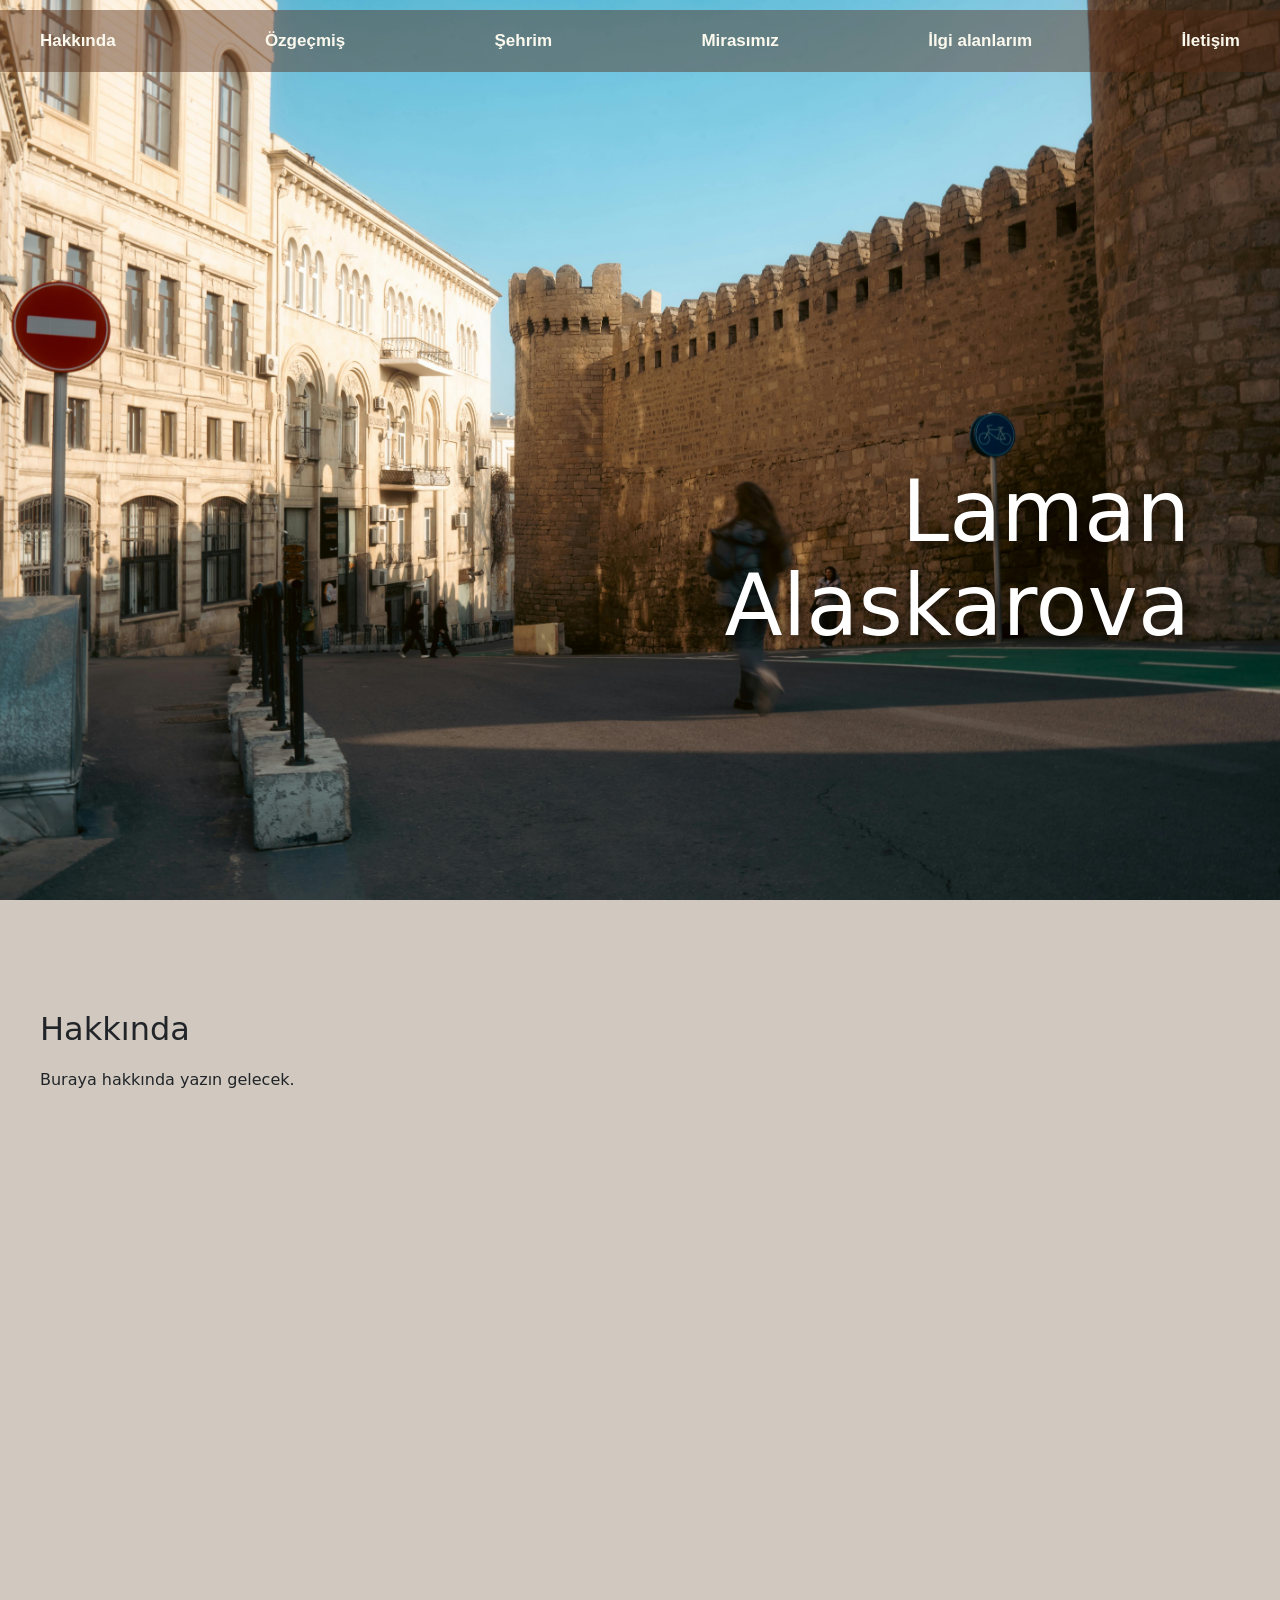
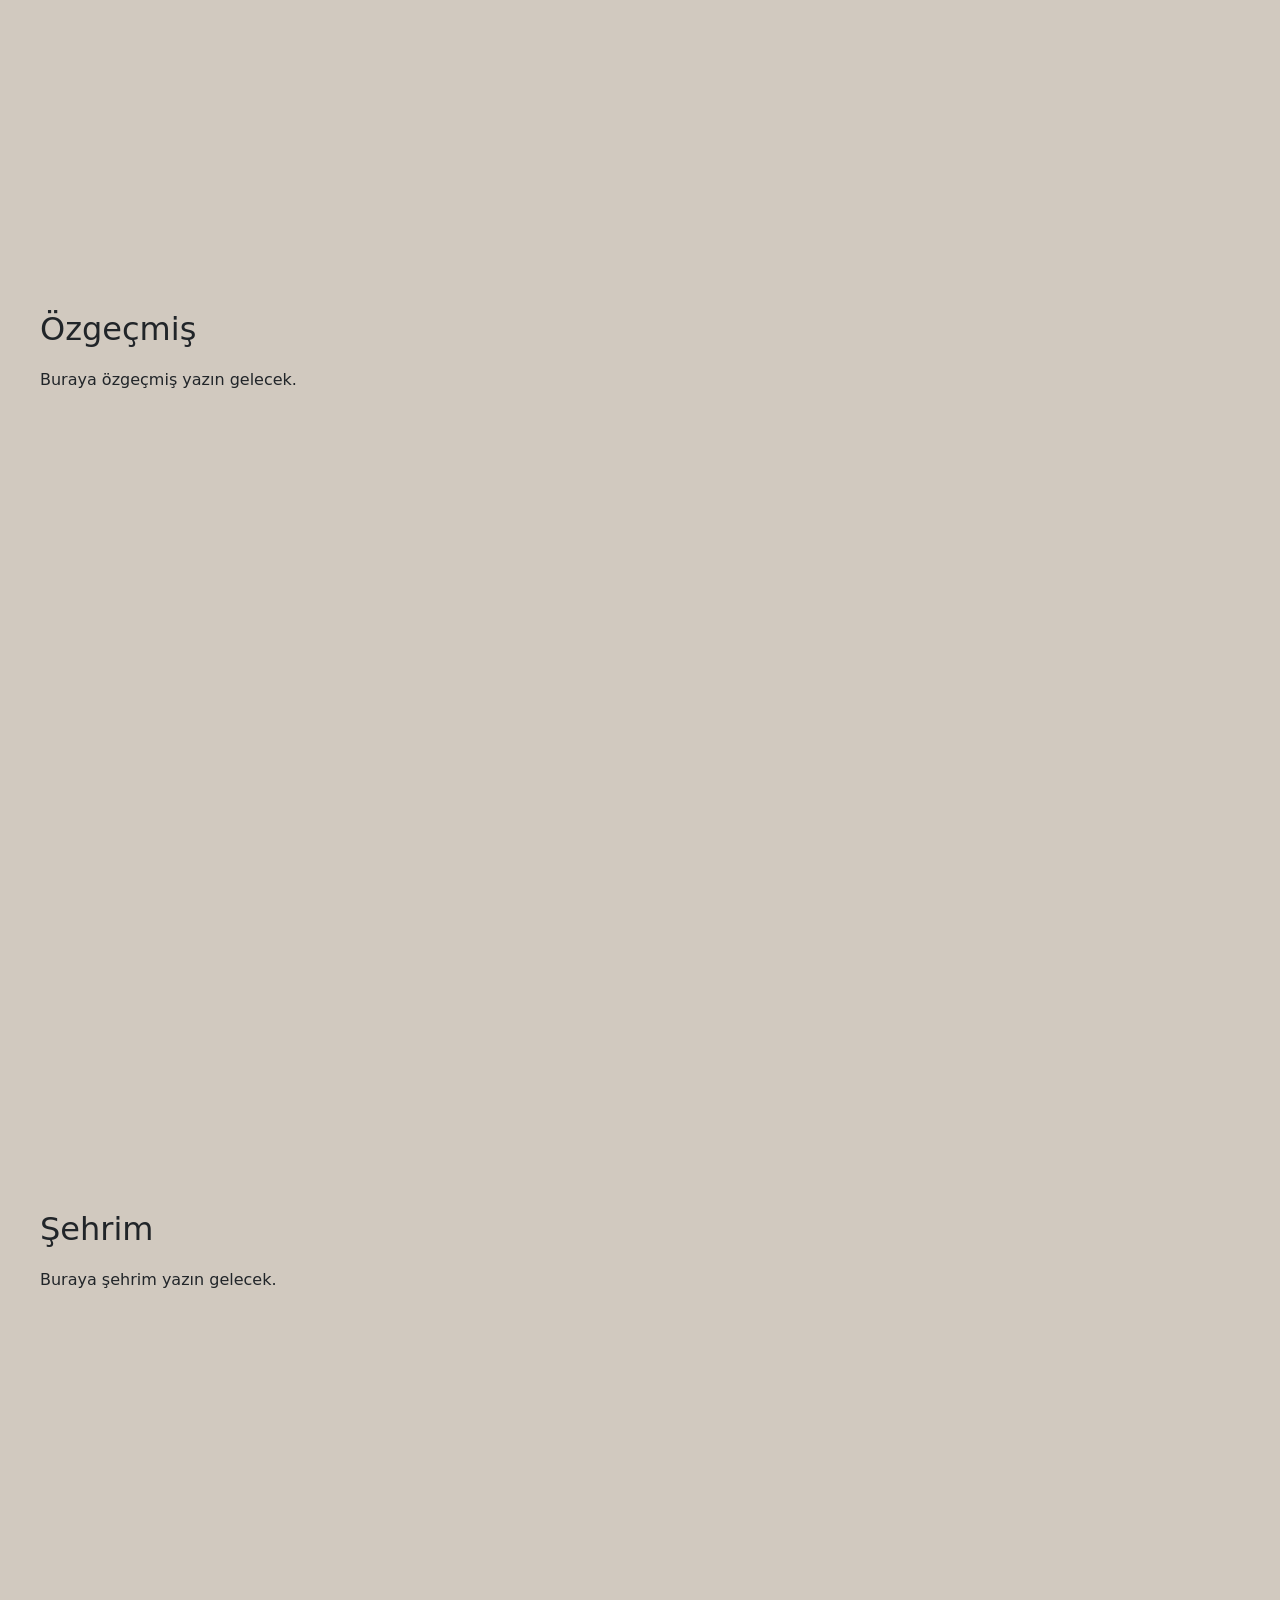
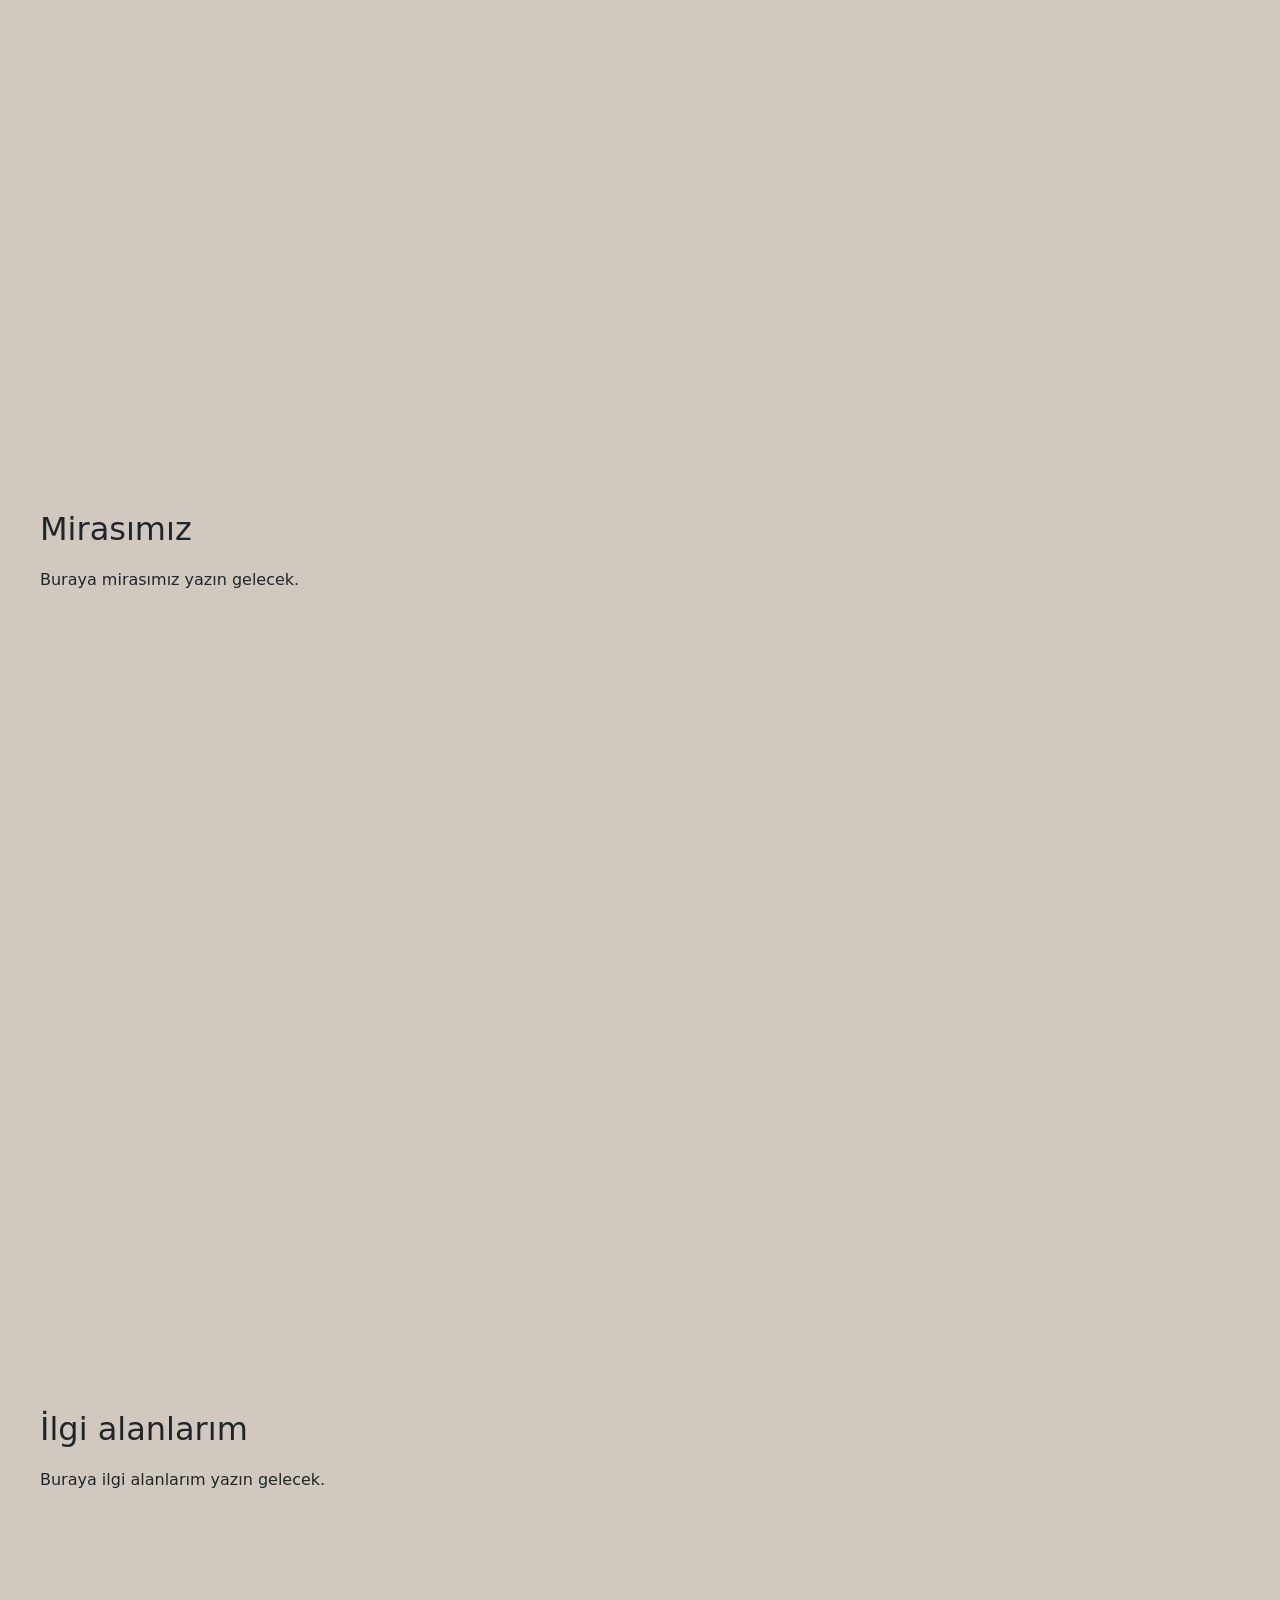
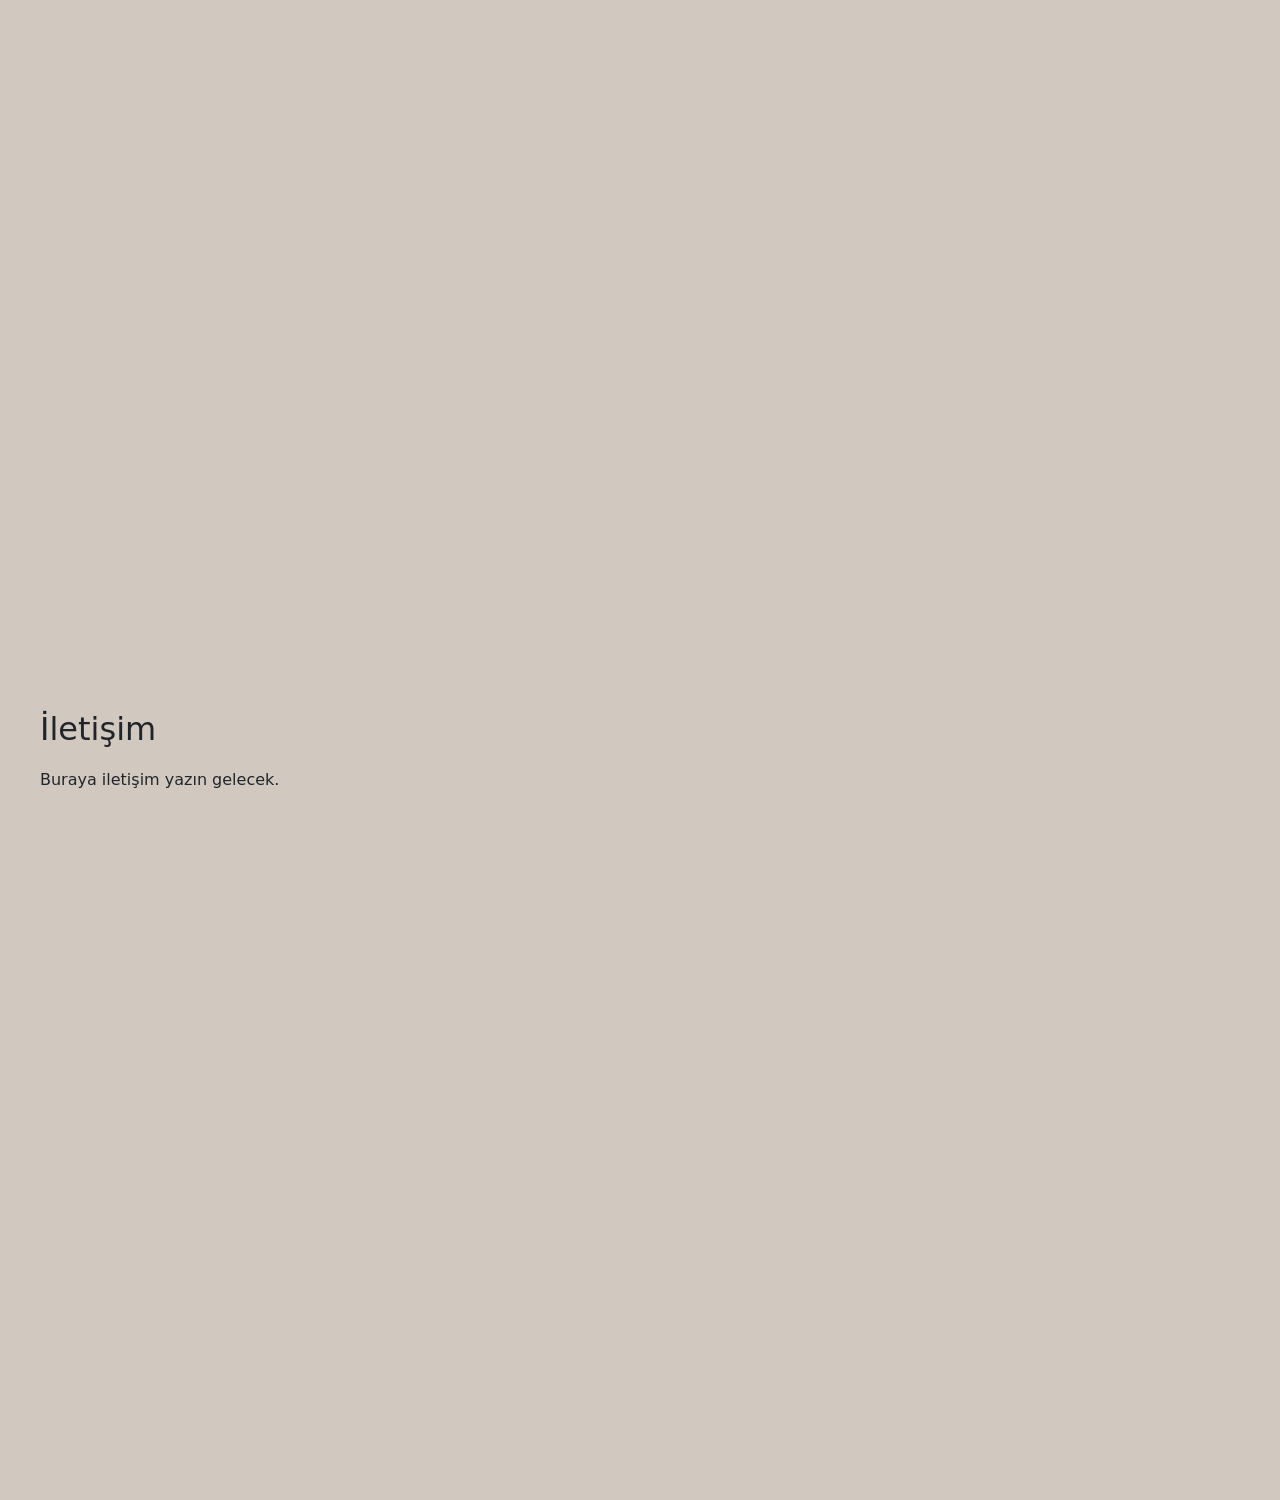
==== index.html @ 621db3fd "projenin baslangici" ====
<!DOCTYPE html>
<html lang="tr">
<head>
    <meta charset="UTF-8">
    <meta name="viewport" content="width=device-width, initial-scale=1.0">
    <title>Leman</title>

    <link href="https://cdn.jsdelivr.net/npm/bootstrap@5.3.0/dist/css/bootstrap.min.css" rel="stylesheet">
    <link rel="stylesheet" href="style.css">
</head>
<body>

    <nav class="navbar navbar-expand-lg navbar-dark fixed-top custom-navbar">
        <div class="container-fluid">

            <button class="navbar-toggler ms-auto" type="button" data-bs-toggle="collapse" data-bs-target="#navbarNav">
                <span class="navbar-toggler-icon"></span>
            </button>

            <div class="collapse navbar-collapse" id="navbarNav">
                <ul class="navbar-nav w-100 justify-content-between text-center">
                    <li class="nav-item">
                        <a class="nav-link" href="#hakkinda">Hakkında</a>
                    </li>
                    <li class="nav-item">
                        <a class="nav-link" href="#ozgecmis">Özgeçmiş</a>
                    </li>
                    <li class="nav-item">
                        <a class="nav-link" href="#sehrim">Şehrim</a>
                    </li>
                    <li class="nav-item">
                        <a class="nav-link" href="#mirasimiz">Mirasımız</a>
                    </li>
                    <li class="nav-item">
                        <a class="nav-link" href="#ilgi">İlgi alanlarım</a>
                    </li>
                    <li class="nav-item">
                        <a class="nav-link" href="#iletisim">İletişim</a>
                    </li>
                </ul>
            </div>

        </div>
    </nav>

    <section id="anasayfa" class="hero">
        <div class="hero-text">
            <h1>Laman</h1>
            <h1>Alaskarova</h1>
        </div>
    </section>

    <section id="hakkinda" class="content-section">
        <h2>Hakkında</h2>
        <p>Buraya hakkında yazın gelecek.</p>
    </section>

    <section id="ozgecmis" class="content-section">
        <h2>Özgeçmiş</h2>
        <p>Buraya özgeçmiş yazın gelecek.</p>
    </section>

    <section id="sehrim" class="content-section">
        <h2>Şehrim</h2>
        <p>Buraya şehrim yazın gelecek.</p>
    </section>

    <section id="mirasimiz" class="content-section">
        <h2>Mirasımız</h2>
        <p>Buraya mirasımız yazın gelecek.</p>
    </section>

    <section id="ilgi" class="content-section">
        <h2>İlgi alanlarım</h2>
        <p>Buraya ilgi alanlarım yazın gelecek.</p>
    </section>

    <section id="iletisim" class="content-section">
        <h2>İletişim</h2>
        <p>Buraya iletişim yazın gelecek.</p>
    </section>

    <script src="https://cdn.jsdelivr.net/npm/bootstrap@5.3.0/dist/js/bootstrap.bundle.min.js"></script>
</body>
</html>
---- style.css ----
html {
    scroll-behavior: smooth;
}

body {
    margin: 0;
    padding: 0;
    background-color: #d1c9bf;
}

.custom-navbar {
    background-color: rgba(86, 46, 23, 0.45);
    margin: 10px 0;
    padding: 10px 20px;
}

.custom-navbar .nav-link {
    color: #fbf9ee;
    font-family: Arial, Helvetica, sans-serif;
    font-size: 17px;
    font-weight: 600;
}

.custom-navbar .nav-link:hover {
    color: #f2d7a1;
}

.hero {
    position: relative;
    height: 100vh;
    background-image: url("img/homepage.jpg");
    background-size: cover;
    background-position: center;
    background-repeat: no-repeat;
}

.hero-text {
    position: absolute;
    right: 90px;
    top: 62%;
    transform: translateY(-50%);
    text-align: right;
    color: white;
}

.hero-text h1 {
    margin: 0;
    font-size: 85px;
    line-height: 1.1;
    text-shadow: 2px 2px 12px rgba(0, 0, 0, 0.6);
}

.content-section {
    min-height: 100vh;
    padding: 110px 40px 40px 40px;
}

.content-section h2 {
    margin-bottom: 20px;
}

/* Tablet */
@media (max-width: 992px) {
    .custom-navbar {
        padding: 10px 15px;
    }

    .navbar-nav {
        padding-top: 15px;
        gap: 10px;
    }

    .hero-text {
        right: 50px;
        top: 58%;
    }

    .hero-text h1 {
        font-size: 58px;
    }
}

/* Telefon */
@media (max-width: 576px) {
    .custom-navbar {
        margin: 0;
    }

    .hero {
        background-position: center;
    }

    .hero-text {
        right: 20px;
        left: 20px;
        top: 60%;
        transform: translateY(-50%);
        text-align: center;
    }

    .hero-text h1 {
        font-size: 38px;
    }

    .content-section {
        padding: 90px 20px 30px 20px;
    }

    .custom-navbar .nav-link {
        font-size: 16px;
    }
}
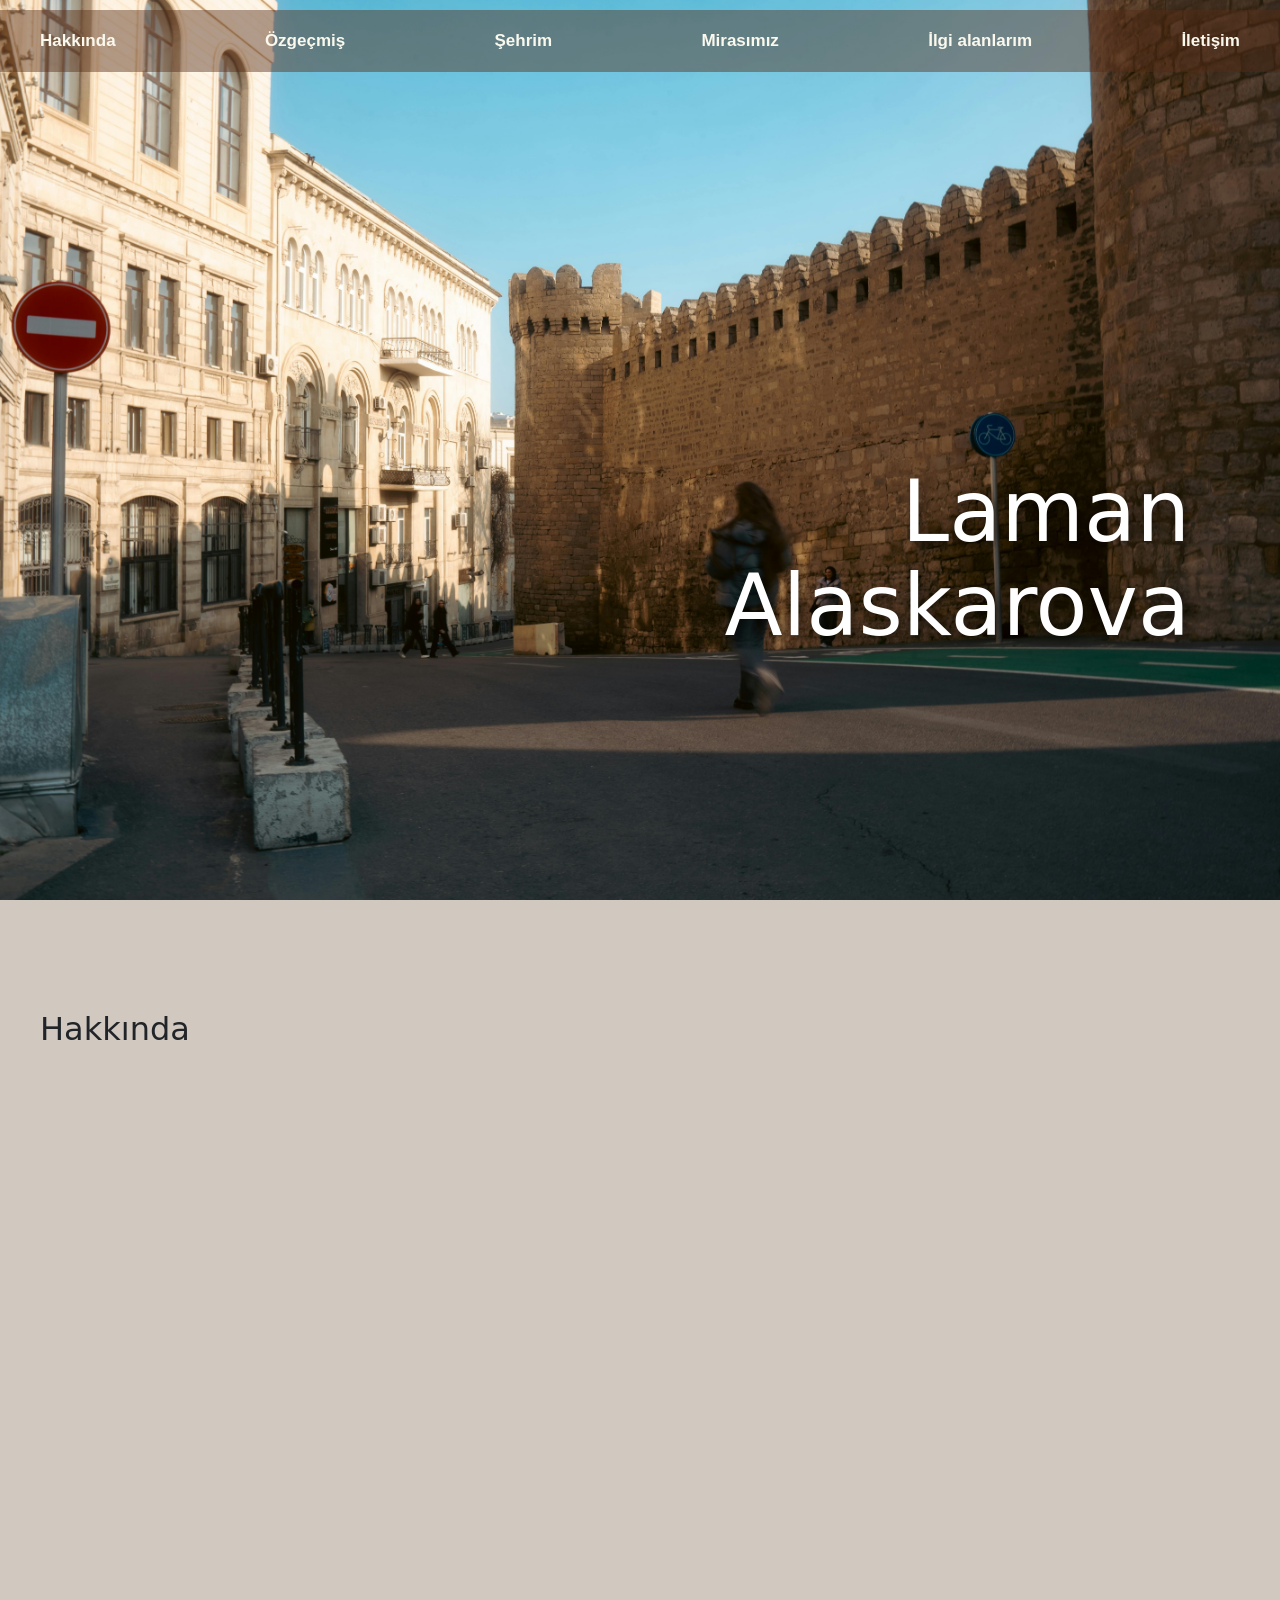
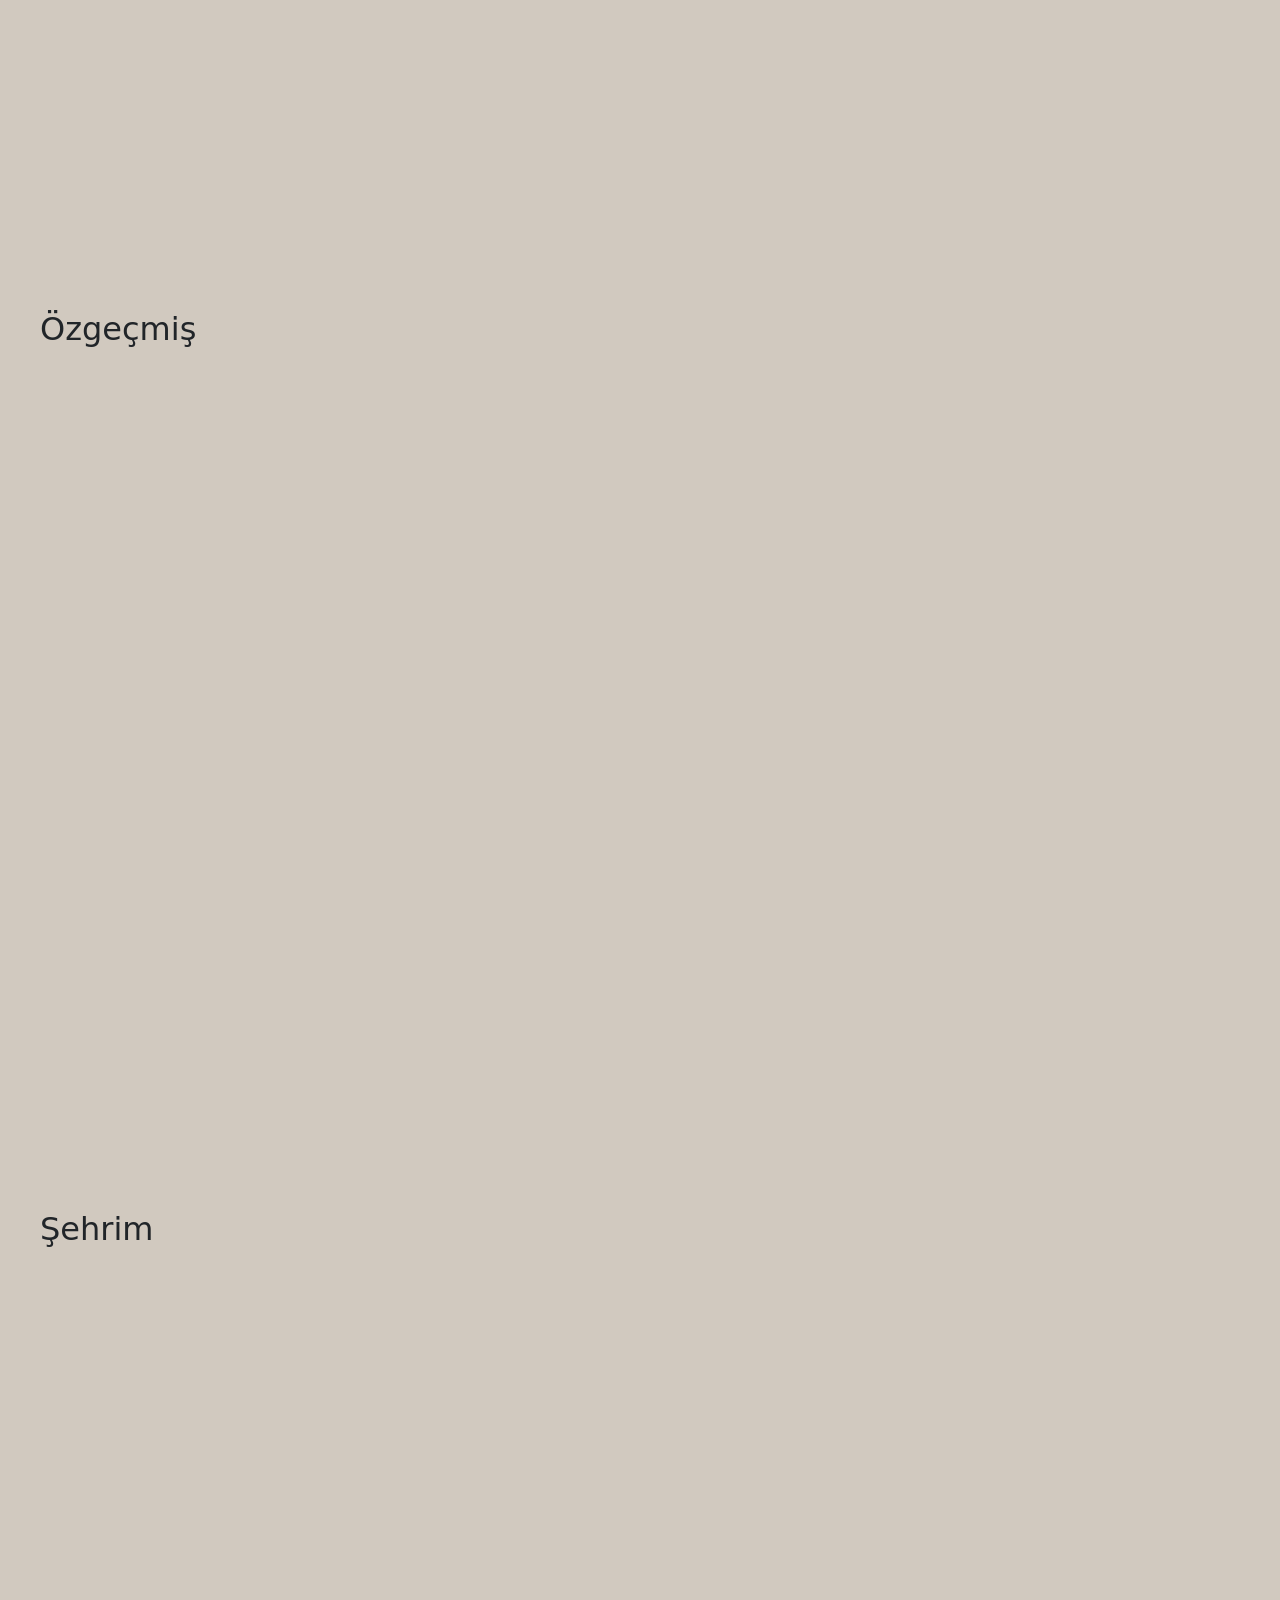
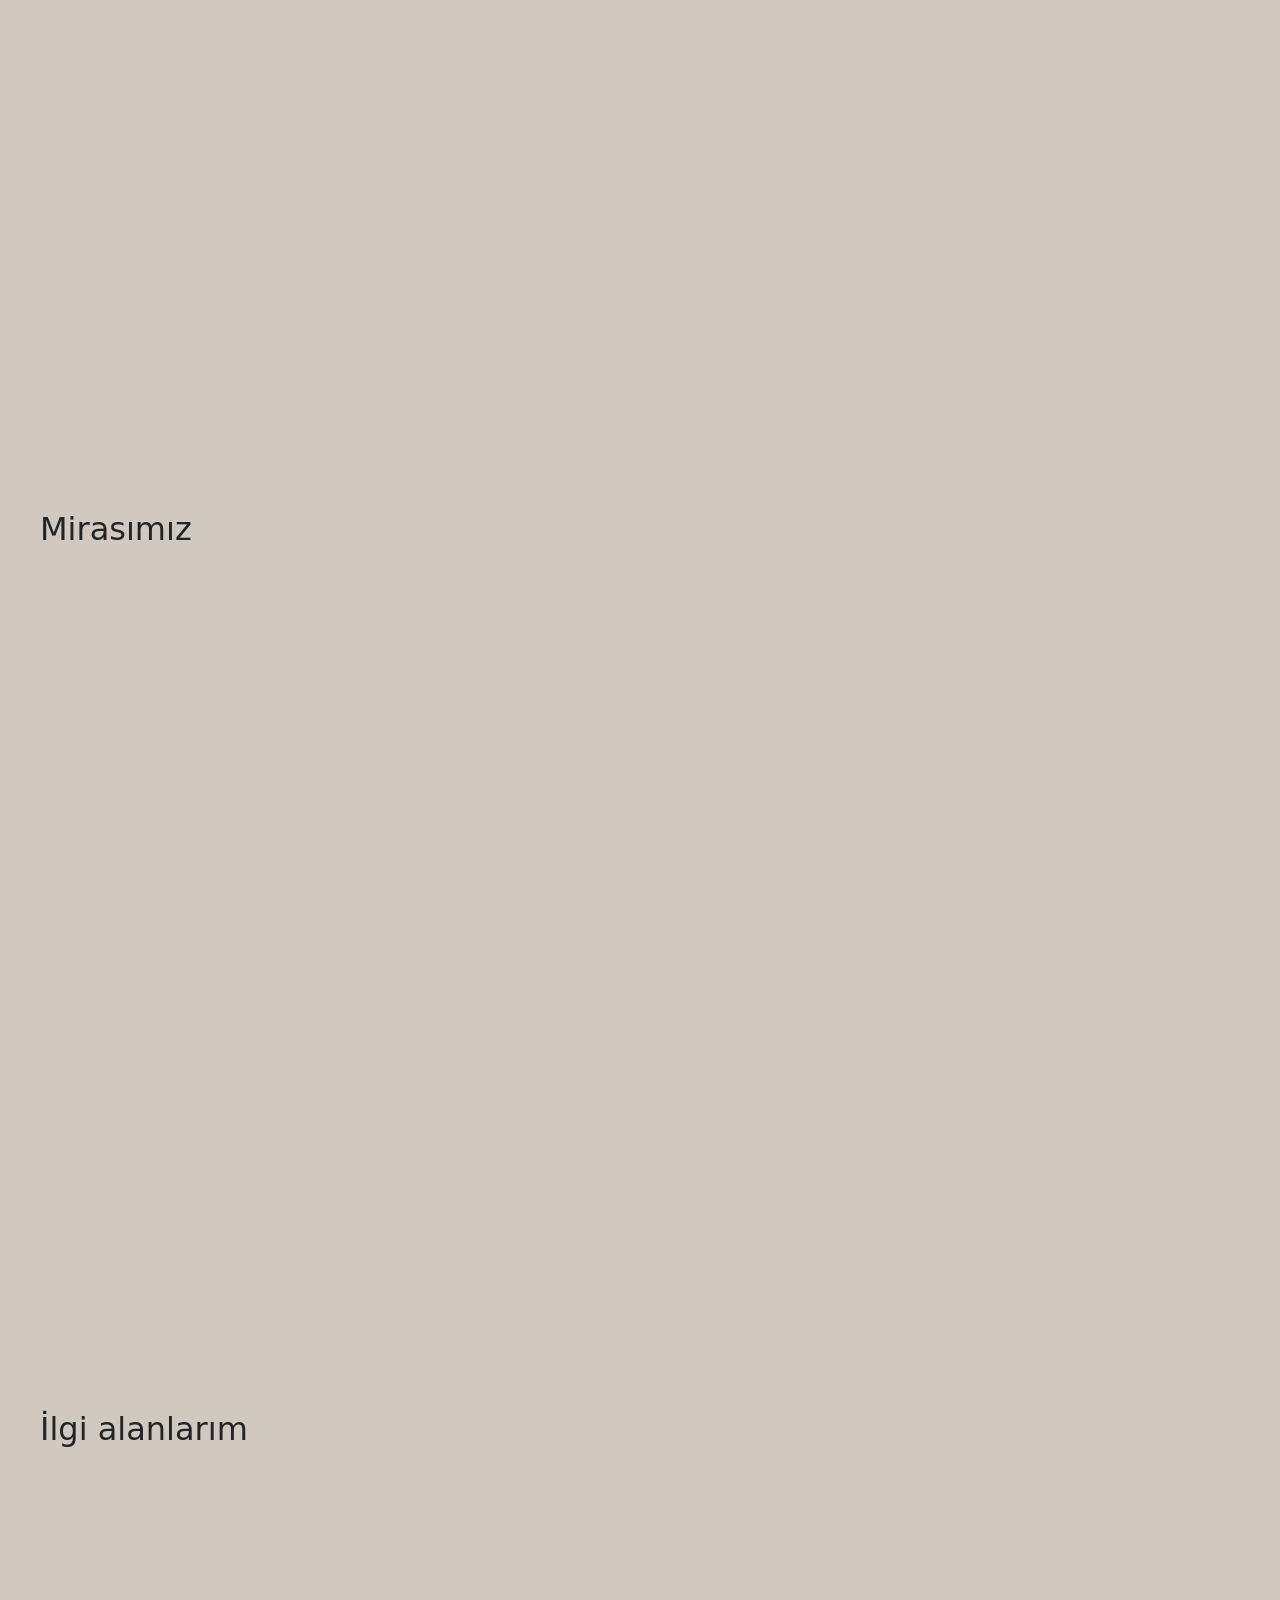
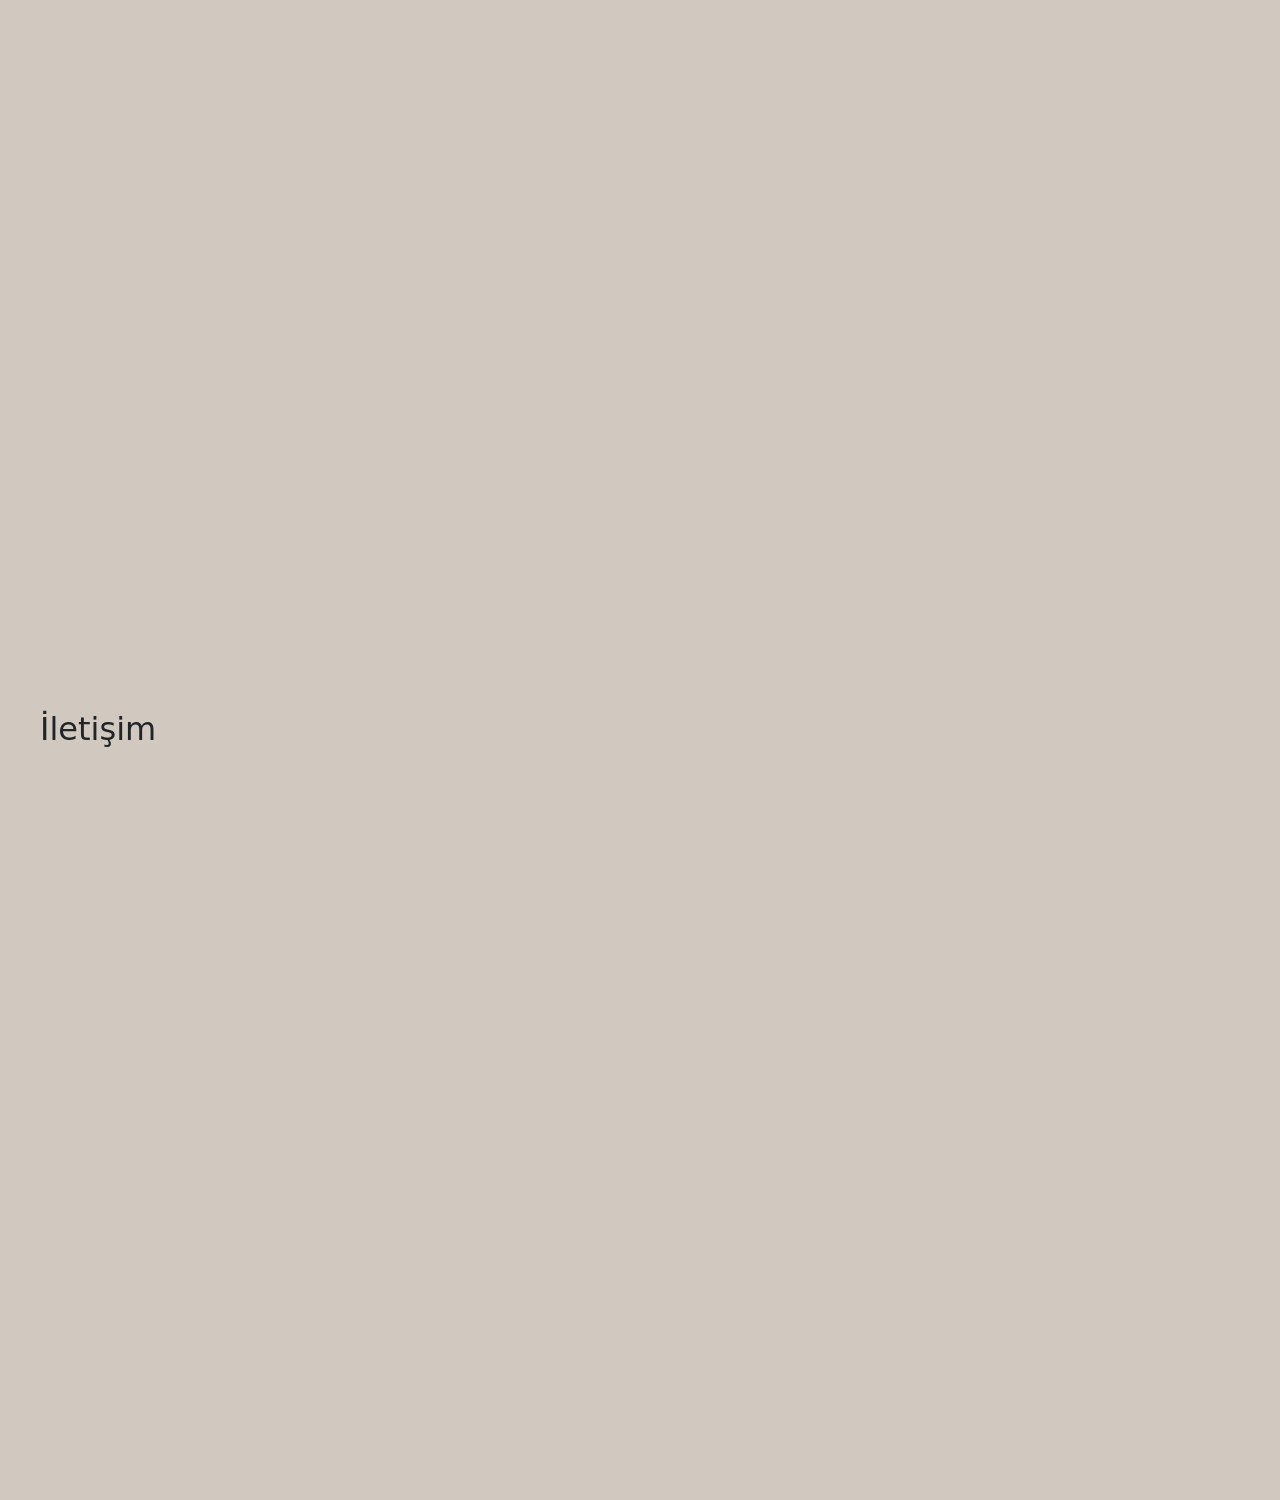
==== commit 5f6eb62b: "Update index.html" ====
--- a/index.html
+++ b/index.html
@@ -52,32 +52,26 @@
 
     <section id="hakkinda" class="content-section">
         <h2>Hakkında</h2>
-        <p>Buraya hakkında yazın gelecek.</p>
     </section>
 
     <section id="ozgecmis" class="content-section">
         <h2>Özgeçmiş</h2>
-        <p>Buraya özgeçmiş yazın gelecek.</p>
     </section>
 
     <section id="sehrim" class="content-section">
         <h2>Şehrim</h2>
-        <p>Buraya şehrim yazın gelecek.</p>
     </section>
 
     <section id="mirasimiz" class="content-section">
         <h2>Mirasımız</h2>
-        <p>Buraya mirasımız yazın gelecek.</p>
     </section>
 
     <section id="ilgi" class="content-section">
         <h2>İlgi alanlarım</h2>
-        <p>Buraya ilgi alanlarım yazın gelecek.</p>
     </section>
 
     <section id="iletisim" class="content-section">
         <h2>İletişim</h2>
-        <p>Buraya iletişim yazın gelecek.</p>
     </section>
 
     <script src="https://cdn.jsdelivr.net/npm/bootstrap@5.3.0/dist/js/bootstrap.bundle.min.js"></script>
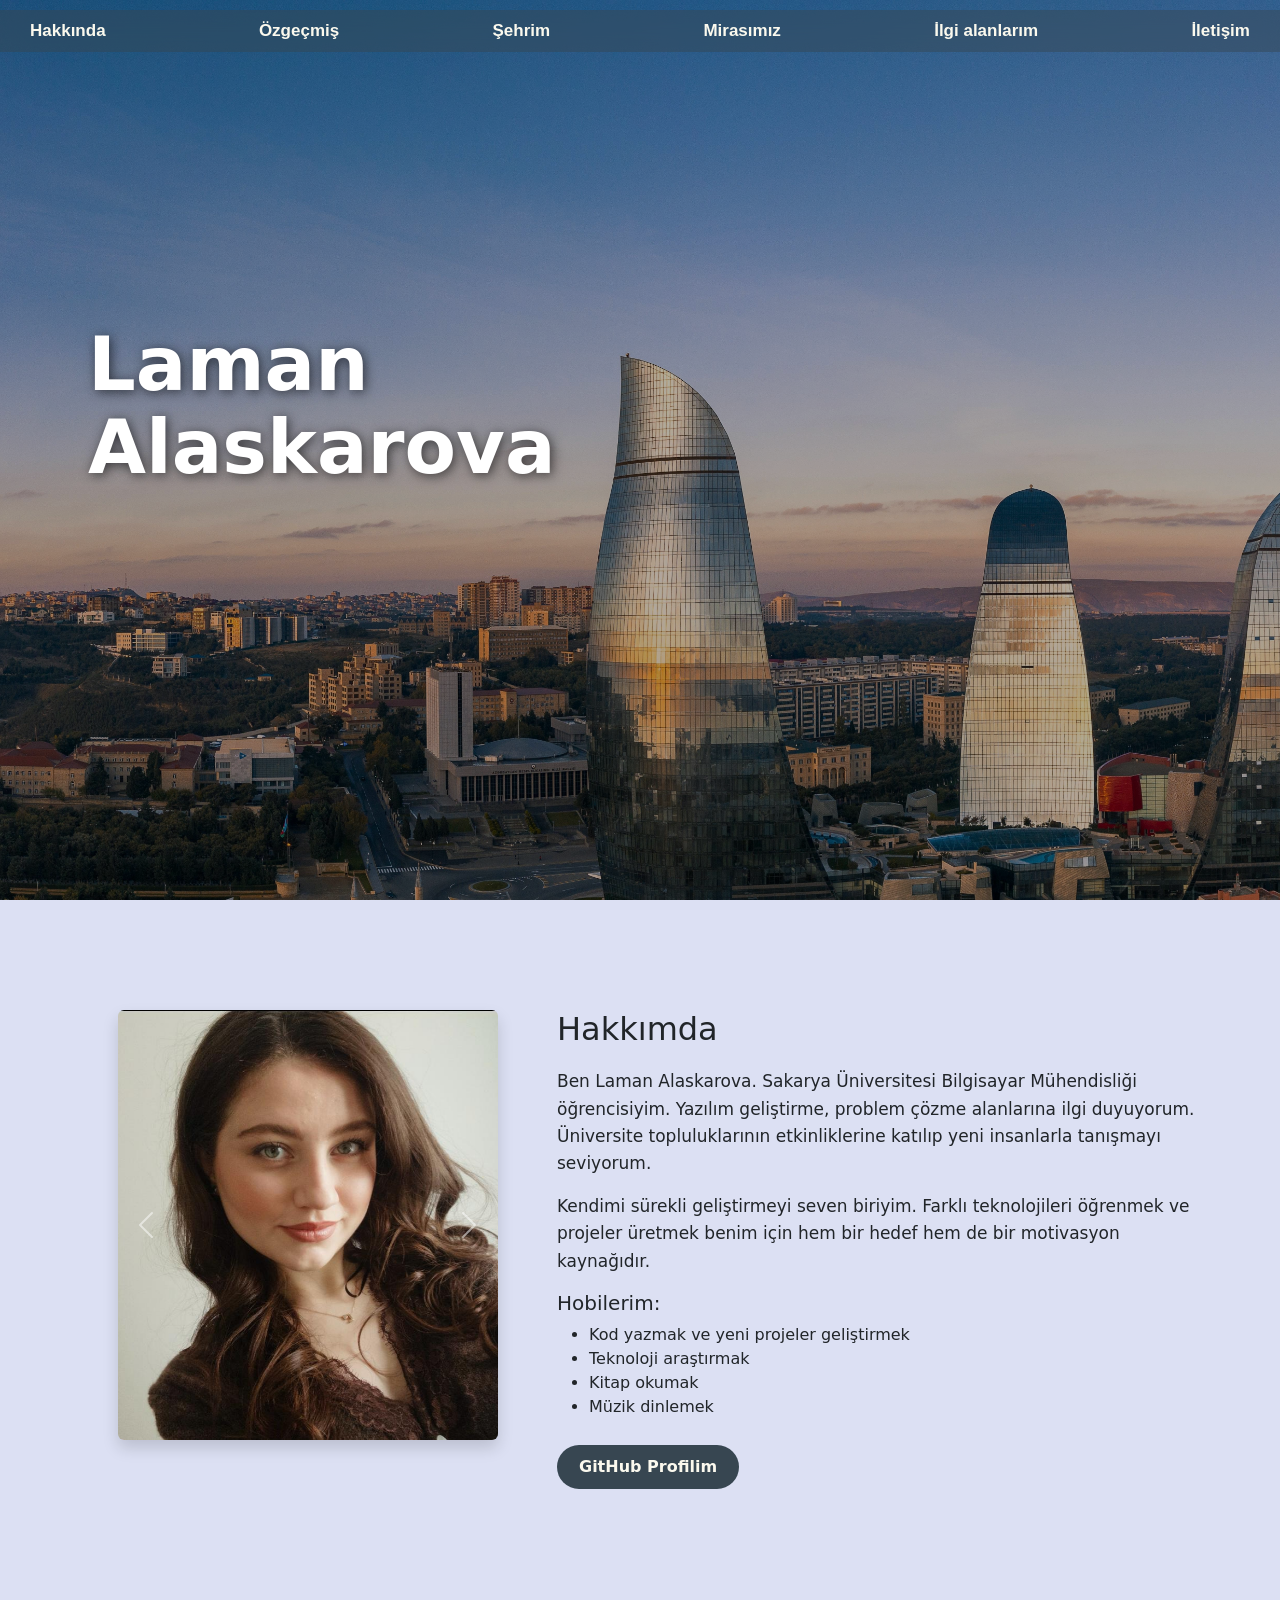
==== commit 8ff08b61: "hakkinda section ve slider eklendi, tasarim duzenlendi" ====
--- a/index.html
+++ b/index.html
@@ -13,7 +13,7 @@
     <nav class="navbar navbar-expand-lg navbar-dark fixed-top custom-navbar">
         <div class="container-fluid">
 
-            <button class="navbar-toggler ms-auto" type="button" data-bs-toggle="collapse" data-bs-target="#navbarNav">
+            <button class="navbar-toggler " type="button" data-bs-toggle="collapse" data-bs-target="#navbarNav">
                 <span class="navbar-toggler-icon"></span>
             </button>
 
@@ -50,29 +50,84 @@
         </div>
     </section>
 
-    <section id="hakkinda" class="content-section">
-        <h2>Hakkında</h2>
-    </section>
 
-    <section id="ozgecmis" class="content-section">
-        <h2>Özgeçmiş</h2>
-    </section>
 
-    <section id="sehrim" class="content-section">
-        <h2>Şehrim</h2>
-    </section>
 
-    <section id="mirasimiz" class="content-section">
-        <h2>Mirasımız</h2>
-    </section>
+ <section id="hakkinda" class="content-section">
+    <div class="container">
 
-    <section id="ilgi" class="content-section">
-        <h2>İlgi alanlarım</h2>
-    </section>
+        <div class="row align-items-start">
 
-    <section id="iletisim" class="content-section">
-        <h2>İletişim</h2>
-    </section>
+            <div class="col-md-5 mb-4">
+
+                <div id="hakkindaSlider" class="carousel slide" data-bs-ride="carousel">
+                    <div class="carousel-inner rounded shadow">
+
+                        <div class="carousel-item active">
+                            <img src="img/selfie.jpeg" class="d-block w-100">
+                        </div>
+
+                        <div class="carousel-item">
+                            <img src="img/etkinlik1.webp" class="d-block w-100">
+                        </div>
+
+                        <div class="carousel-item">
+                            <img src="img/etkinlik2.jpeg" class="d-block w-100">
+                        </div>
+                        <div class="carousel-item ">
+                            <img src="img/etkinlik3.jpeg" class="d-block w-100">
+                        </div>
+
+                        <div class="carousel-item">
+                            <img src="img/etkinlik4.jpeg" class="d-block w-100">
+                        </div>
+
+                        <div class="carousel-item">
+                            <img src="img/etkinlik5.jpeg" class="d-block w-100">
+                        </div>
+
+                    </div>
+
+                    <button class="carousel-control-prev" type="button" data-bs-target="#hakkindaSlider" data-bs-slide="prev">
+                        <span class="carousel-control-prev-icon"></span>
+                    </button>
+
+                    <button class="carousel-control-next" type="button" data-bs-target="#hakkindaSlider" data-bs-slide="next">
+                        <span class="carousel-control-next-icon"></span>
+                    </button>
+                </div>
+
+            </div>
+
+            <div class="col-md-7">
+                <h2>Hakkımda</h2>
+
+                <p>
+                    Ben Laman Alaskarova. Sakarya Üniversitesi Bilgisayar Mühendisliği öğrencisiyim.
+                    Yazılım geliştirme, problem çözme alanlarına ilgi duyuyorum. Üniversite topluluklarının etkinliklerine katılıp yeni insanlarla tanışmayı seviyorum.
+                </p>
+
+                <p>
+                    Kendimi sürekli geliştirmeyi seven biriyim. Farklı teknolojileri öğrenmek ve projeler üretmek benim için hem bir hedef hem de bir motivasyon kaynağıdır.
+                </p>
+
+                <h5>Hobilerim:</h5>
+                <ul>
+                    <li>Kod yazmak ve yeni projeler geliştirmek</li>
+                    <li>Teknoloji araştırmak</li>
+                    <li>Kitap okumak</li>
+                    <li>Müzik dinlemek</li>
+                </ul>
+                
+                <a class="github-btn" href="https://github.com/Lemanbl" target="_blank">GitHub Profilim</a>
+                
+            </div>
+
+        </div>
+
+    </div>
+</section>   
+
 
     <script src="https://cdn.jsdelivr.net/npm/bootstrap@5.3.0/dist/js/bootstrap.bundle.min.js"></script>
 </body>
--- a/style.css
+++ b/style.css
@@ -1,17 +1,17 @@
 html {
     scroll-behavior: smooth;
 }
-
 body {
     margin: 0;
     padding: 0;
-    background-color: #d1c9bf;
+    background-color: #dce0f3;
 }
-
 .custom-navbar {
-    background-color: rgba(86, 46, 23, 0.45);
+    backdrop-filter: blur(10px);
+    background-color: rgba(0,0,0,0.4);
+    background-color: rgba(55, 70, 81, 0.46);
     margin: 10px 0;
-    padding: 10px 20px;
+    padding: 0px 10px;
 }
 
 .custom-navbar .nav-link {
@@ -22,7 +22,8 @@
 }
 
 .custom-navbar .nav-link:hover {
-    color: #f2d7a1;
+    color: #292b45;
+    transition: 0.3s;
 }
 
 .hero {
@@ -34,18 +35,27 @@
     background-repeat: no-repeat;
 }
 
+.hero::before {
+    content: "";
+    position: absolute;
+    inset: 0;
+    background: rgba(0,0,0,0.3);
+}
+
 .hero-text {
     position: absolute;
-    right: 90px;
-    top: 62%;
+    z-index: 1;
+    left: 88px;
+    top: 45%;
     transform: translateY(-50%);
-    text-align: right;
+    text-align: left;
     color: white;
-}
+    }
 
 .hero-text h1 {
     margin: 0;
-    font-size: 85px;
+    font-weight: 700;
+    font-size: 75px;
     line-height: 1.1;
     text-shadow: 2px 2px 12px rgba(0, 0, 0, 0.6);
 }
@@ -58,20 +68,20 @@
 .content-section h2 {
     margin-bottom: 20px;
 }
-
-/* Tablet */
-@media (max-width: 992px) {
-    .custom-navbar {
-        padding: 10px 15px;
+@media (max-width: 576px) {
+    .navbar-nav {
+        gap: 10px;
+        padding-top: 10px;
     }
 
-    .navbar-nav {
-        padding-top: 15px;
-        gap: 10px;
+    .custom-navbar {
+        margin: 0;
+        padding: 10px;
     }
-
+}
+@media (max-width: 992px) {
     .hero-text {
-        right: 50px;
+        left: 50px;
         top: 58%;
     }
 
@@ -80,33 +90,41 @@
     }
 }
 
-/* Telefon */
-@media (max-width: 576px) {
-    .custom-navbar {
-        margin: 0;
-    }
+#hakkinda p {
+    font-size: 17px;
+    line-height: 1.6;
+}
+#hakkindaSlider {
+    max-width: 380px;
+    margin: 0 auto;
+}
 
-    .hero {
-        background-position: center;
-    }
+#hakkindaSlider .carousel-inner {
+    height: 430px;
+    border-radius: 12px;
+}
 
-    .hero-text {
-        right: 20px;
-        left: 20px;
-        top: 60%;
-        transform: translateY(-50%);
-        text-align: center;
-    }
+#hakkindaSlider img {
+    width: 100%;
+    height: 430px;
+    object-fit: cover;
+    object-position: center;
+}
+.github-btn {
+    display: inline-block;
+    margin: 10px 0 20px 0;
+    padding: 10px 22px;
+    background-color: #374651;
+    color: #fbf9ee;
+    text-decoration: none;
+    border-radius: 25px;
+    font-weight: 600;
+    transition: 0.3s;
+}
 
-    .hero-text h1 {
-        font-size: 38px;
-    }
-
-    .content-section {
-        padding: 90px 20px 30px 20px;
-    }
-
-    .custom-navbar .nav-link {
-        font-size: 16px;
-    }
+.github-btn:hover {
+    background-color: #292b45;
+    color: white;
+    transform: translateY(-2px);
+    box-shadow: 0 6px 15px rgba(0,0,0,0.2);
 }
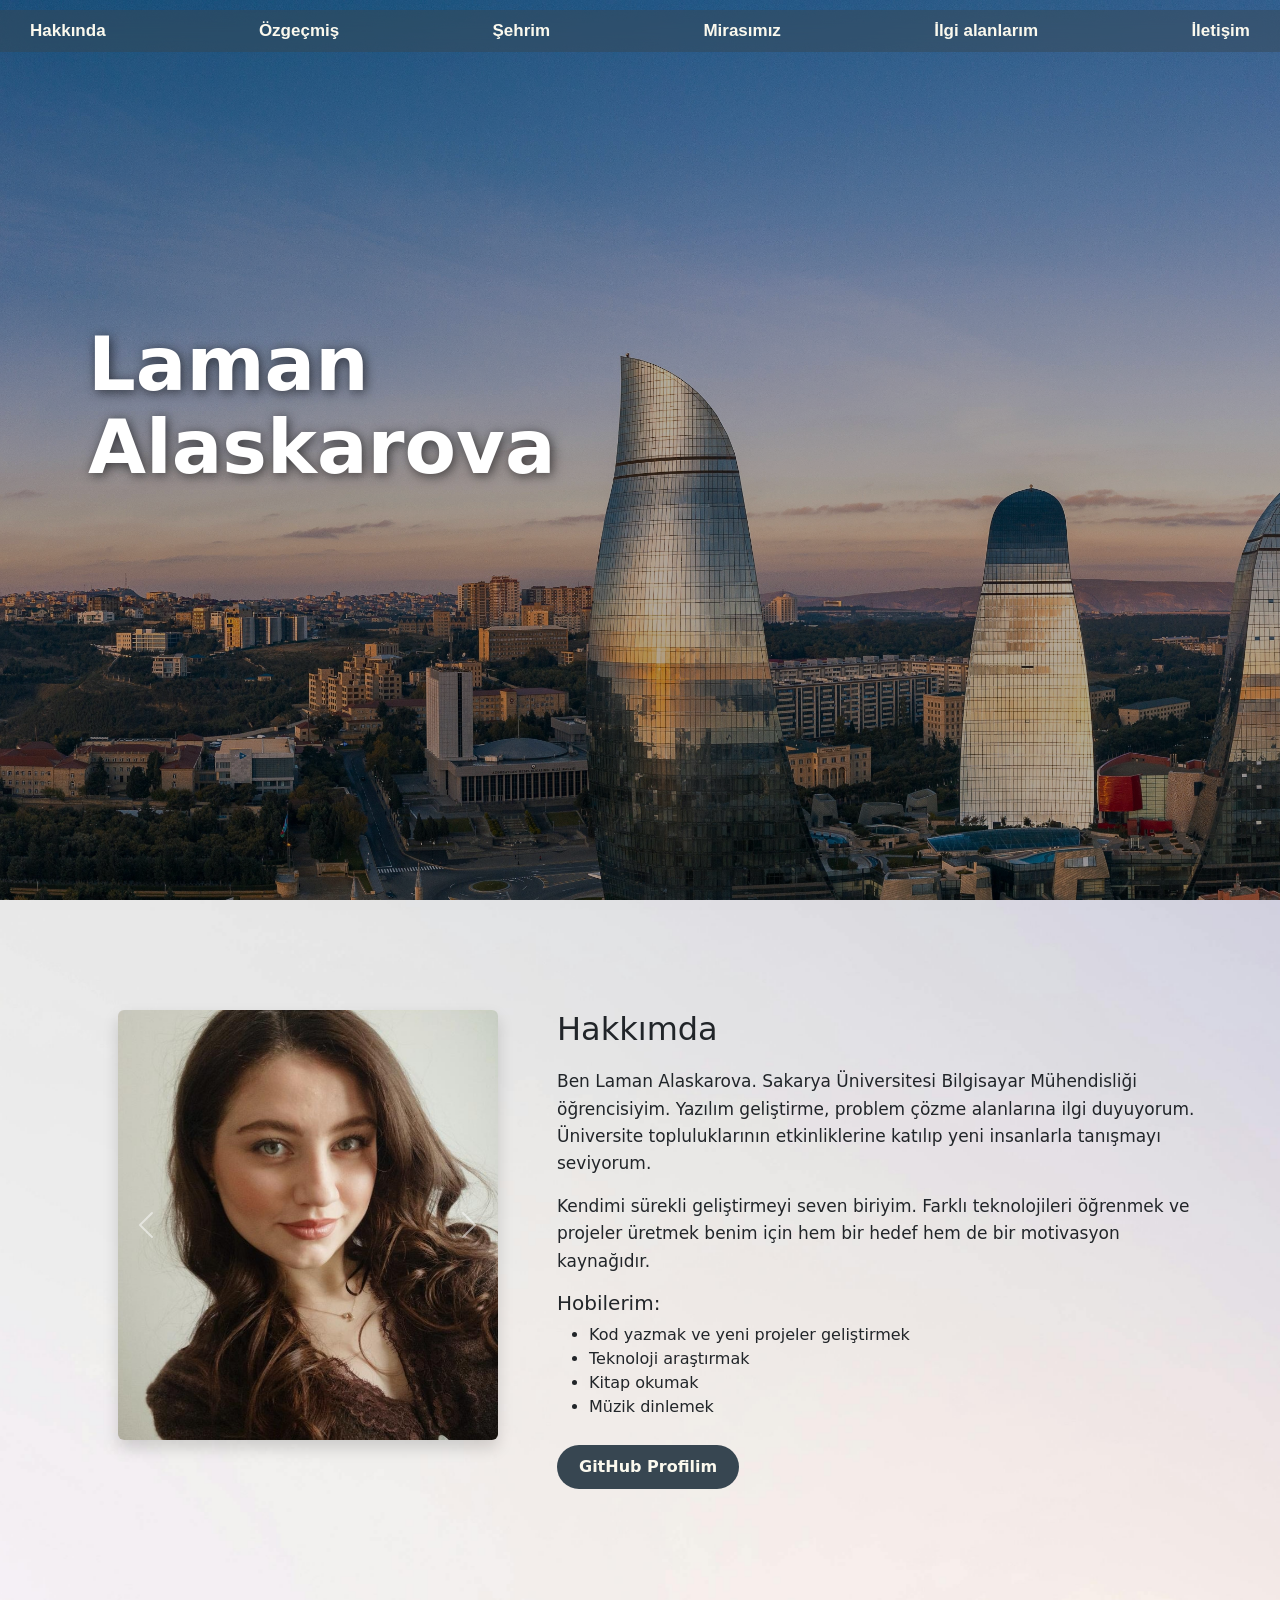
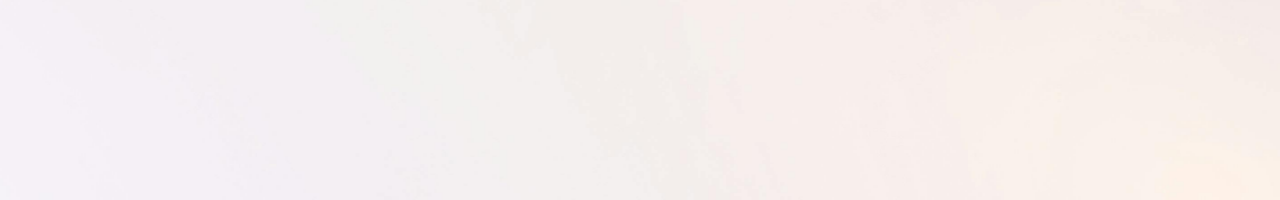
==== commit 490f2a4c: "Mirasimiz sayfasi eklendi" ====
--- a/index.html
+++ b/index.html
@@ -23,13 +23,13 @@
                         <a class="nav-link" href="#hakkinda">Hakkında</a>
                     </li>
                     <li class="nav-item">
-                        <a class="nav-link" href="#ozgecmis">Özgeçmiş</a>
+                        <a class="nav-link" href="ozgecmis.html">Özgeçmiş</a>
                     </li>
                     <li class="nav-item">
-                        <a class="nav-link" href="#sehrim">Şehrim</a>
+                        <a class="nav-link" href="sehrim.html">Şehrim</a>
                     </li>
                     <li class="nav-item">
-                        <a class="nav-link" href="#mirasimiz">Mirasımız</a>
+                        <a class="nav-link" href="mirasimiz.html">Mirasımız</a>
                     </li>
                     <li class="nav-item">
                         <a class="nav-link" href="#ilgi">İlgi alanlarım</a>
--- a/style.css
+++ b/style.css
@@ -4,7 +4,10 @@
 body {
     margin: 0;
     padding: 0;
-    background-color: #dce0f3;
+    background-image: url("img/bg.jpg");
+    background-size: cover;
+    background-position: center;
+    background-repeat: no-repeat;
 }
 .custom-navbar {
     backdrop-filter: blur(10px);
@@ -127,4 +130,207 @@
     color: white;
     transform: translateY(-2px);
     box-shadow: 0 6px 15px rgba(0,0,0,0.2);
+}
+.cv-page-content {
+    padding: 50px;
+    min-height: 100vh;
+}
+
+.cv-info {
+    max-width: 900px;
+    margin: 0 auto 60px;
+}
+
+.cv-info h1 {
+    font-size: 42px;
+    font-weight: 700;
+}
+
+.cv-info h2 {
+    margin-top: 25px;
+    font-size: 28px;
+}
+
+.cv-info p,
+.cv-info li {
+    font-size: 17px;
+    line-height: 1.6;
+}
+
+.cv-images {
+    display: flex;
+    justify-content: center;
+    gap: 55px;
+    align-items: center;
+}
+
+.cv-images img {
+    width: 310px;
+    height: 220px;
+    object-fit: cover;
+}
+.img-modal {
+    display: none;
+    position: fixed;
+    z-index: 999;
+    inset: 0;
+    background: rgba(0,0,0,0.8);
+    justify-content: center;
+    align-items: center;
+}
+
+.img-modal img {
+    max-width: 90%;
+    max-height: 90%;
+    border-radius: 10px;
+}
+.cv-images img {
+    cursor: pointer;
+    transition: 0.3s;
+}
+
+.cv-images img:hover {
+    transform: scale(1.05);
+}
+.sehrim-page {
+    min-height: 100vh;
+}
+
+.baku-intro {
+    width: 90%;
+    margin: 30px auto;
+    padding: 50px;
+    display: grid;
+    grid-template-columns: 4fr 1fr;
+    gap: 25px;
+}
+
+.baku-image-box {
+    overflow: hidden;
+    border-radius: 14px;
+}
+
+.baku-image-box img {
+    width: 100%;
+    height: 520px;
+    object-fit: cover;
+
+    transform: scale(1);
+    transition:
+        transform 0.7s cubic-bezier(0.22, 1, 0.36, 1),
+        filter 0.7s cubic-bezier(0.22, 1, 0.36, 1);
+}
+
+.baku-image-box:hover img {
+    transform: scale(1.08) translateY(-6px); 
+    filter: brightness(1.05);
+}
+
+.baku-title {
+    position: absolute;
+    top: 100px;
+    left: 160px;
+    color: #f7f8fa;
+}
+
+.baku-title p {
+    font-size: 28px;
+    font-style: italic;
+    
+text-shadow: 2px 2px 10px rgba(0,0,0,0.6);
+}
+
+.baku-title h1 {
+    font-size: 48px;
+    font-weight: 800;
+    letter-spacing: 2px;
+    
+    text-shadow: 
+        2px 2px 8px rgba(0,0,0,0.7),
+        0 0 25px rgba(0,0,0,0.4);
+
+}
+
+.baku-side-text {
+    padding: 10px;
+}
+
+.baku-side-text h2 {
+    font-size: 32px;
+    font-style: italic;
+}
+
+.baku-side-text p,
+.baku-side-text li {
+    font-size: 15px;
+    line-height: 1.5;
+}
+
+.baku-side-text ul {
+    padding-left: 0;
+    list-style: none;
+    margin-top: 35px;
+}
+
+.baku-slider-section {
+    width: 85%;
+    margin: 0 auto;
+    padding-bottom: 80px;
+}
+
+.baku-slider-section h2 {
+    font-size: 38px;
+    margin-bottom: 25px;
+    font-weight: 700;
+}
+
+#sehrimSlider .carousel-item {
+    height: 520px;
+}
+
+#sehrimSlider img {
+    height: 520px;
+    object-fit: cover;
+    filter: brightness(70%);
+}
+
+#sehrimSlider .carousel-caption {
+    background: rgba(0,0,0,0.45);
+    border-radius: 14px;
+    padding: 20px;
+}
+
+@media (max-width: 768px) {
+    .baku-intro {
+        grid-template-columns: 1fr;
+    }
+
+    .baku-image-box img {
+        height: 380px;
+    }
+
+    .baku-title h1 {
+        font-size: 34px;
+    }
+
+    #sehrimSlider .carousel-item,
+    #sehrimSlider img {
+        height: 380px;
+    }
+}
+
+.baku-map {
+    width: 85%;
+    margin: 60px auto 80px;
+}
+
+.baku-map h2 {
+    font-size: 32px;
+    font-weight: 700;
+    margin-bottom: 20px;
+}
+
+.baku-map iframe {
+    border-radius: 15px;
+    box-shadow: 0 10px 25px rgba(0,0,0,0.15);
 }
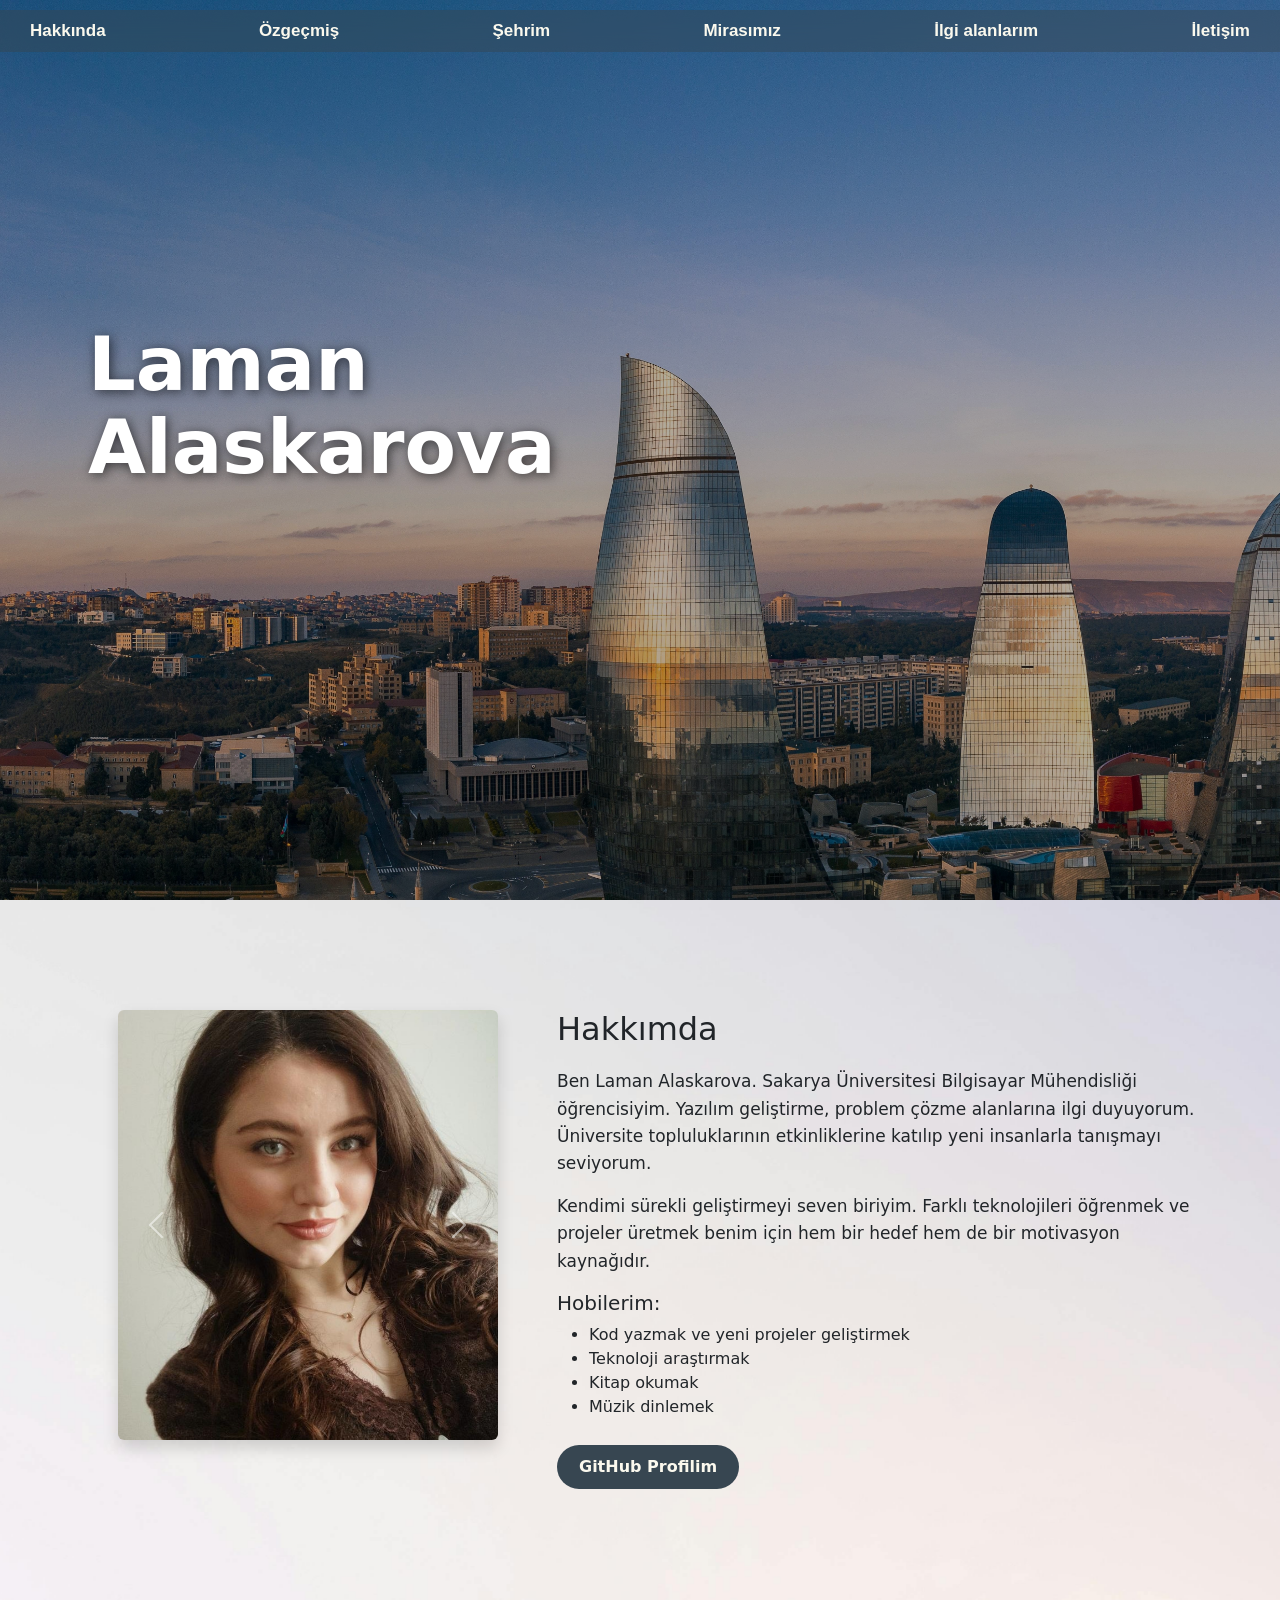
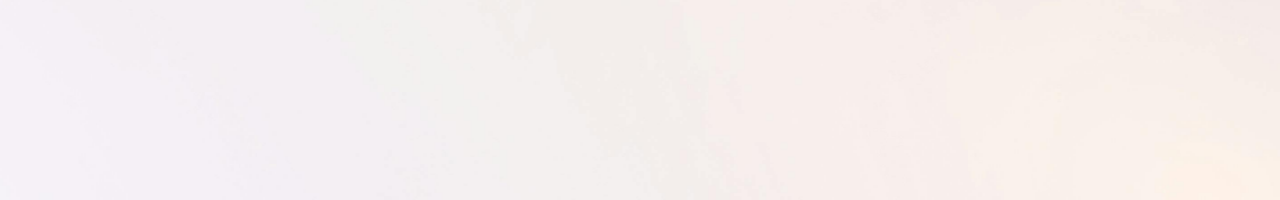
==== commit ffa5523c: "form eklendi" ====
--- a/index.html
+++ b/index.html
@@ -32,10 +32,10 @@
                         <a class="nav-link" href="mirasimiz.html">Mirasımız</a>
                     </li>
                     <li class="nav-item">
-                        <a class="nav-link" href="#ilgi">İlgi alanlarım</a>
+                        <a class="nav-link" href="ilgialanlarim.html">İlgi alanlarım</a>
                     </li>
                     <li class="nav-item">
-                        <a class="nav-link" href="#iletisim">İletişim</a>
+                        <a class="nav-link" href="iletisim.html">İletişim</a>
                     </li>
                 </ul>
             </div>
--- a/style.css
+++ b/style.css
@@ -291,6 +291,7 @@
 #sehrimSlider img {
     height: 520px;
     object-fit: cover;
+    object-position: center;
     filter: brightness(70%);
 }
 
@@ -333,4 +334,247 @@
 .baku-map iframe {
     border-radius: 15px;
     box-shadow: 0 10px 25px rgba(0,0,0,0.15);
+}
+.miras-page {
+    width: 90%;
+    margin: 20px auto;
+    padding: 70px;
+    min-height: 100vh;
+}
+
+.unesco-intro h1 {
+    text-align: center;
+    color: #162c60;
+    font-size: 34px;
+    font-weight: 700;
+    margin-bottom: 35px;
+}
+
+.unesco-content {
+    display: flex;
+    justify-content: center;
+    align-items: center;
+    gap: 70px;
+}
+
+.unesco-content img {
+    width: 300px;
+    height: 380px;
+    object-fit: cover;
+}
+
+.unesco-text {
+    max-width: 520px;
+    font-size: 18px;
+    font-style: italic;
+}
+
+
+.unesco-gallery img {
+    width: 330px;
+    height: 210px;
+    object-fit: cover;
+    transition: 0.6s ease;
+}
+
+.unesco-gallery img:hover {
+    transform: scale(1.08);
+}
+
+.unesco-gallery {
+    display: grid;
+    grid-template-columns: repeat(2, 1fr);
+    gap: 35px;
+    width: 85%;
+    margin: 80px auto;
+}
+
+.miras-card {
+    background: white;
+    border-radius: 18px;
+    padding: 20px;
+    box-shadow: 0 10px 25px rgba(0,0,0,0.1);
+}
+
+.miras-card img {
+    width: 100%;
+    height: 240px;
+    object-fit: cover;
+    border-radius: 14px;
+    margin-bottom: 18px;
+}
+
+.card-text h3 {
+    font-size: 24px;
+    margin-bottom: 12px;
+}
+
+.card-text p {
+    font-size: 16px;
+    line-height: 1.6;
+    text-align: justify;
+}
+
+@media (max-width: 992px) {
+    .unesco-gallery {
+        grid-template-columns: 1fr;
+    }
+}
+
+@media (max-width: 576px) {
+
+    .unesco-gallery {
+        width: 95%;
+        gap: 20px;
+    }
+
+    .miras-card {
+        padding: 15px;
+    }
+
+    .miras-card img {
+        height: 200px;
+    }
+
+    .card-text h3 {
+        font-size: 20px;
+    }
+
+    .card-text p {
+        font-size: 14px;
+    }
+}
+@media (max-width: 992px) {
+    .unesco-content {
+        flex-direction: column;
+        gap: 30px;
+        text-align: center;
+    }
+
+    .unesco-content img {
+        width: 80%;
+        height: auto;
+        max-height: 420px;
+    }
+
+    .unesco-text {
+        max-width: 90%;
+        font-size: 16px;
+    }
+}
+
+@media (max-width: 576px) {
+    .miras-page {
+        width: 100%;
+        margin: 0;
+        padding: 80px 15px 30px;
+    }
+
+    .unesco-intro h1 {
+        font-size: 24px;
+        line-height: 1.3;
+    }
+
+    .unesco-content img {
+        width: 100%;
+        height: auto;
+    }
+
+    .unesco-text {
+        font-size: 14px;
+        text-align: left;
+    }
+}
+.api-section {
+    padding: 120px 40px 60px;
+    min-height: 100vh;
+}
+
+.api-section h1 {
+    text-align: center;
+    margin-bottom: 20px;
+}
+
+.api-section p {
+    text-align: center;
+    font-size: 18px;
+}
+
+.api-section button {
+    display: block;
+    margin: 30px auto;
+    padding: 10px 25px;
+    border: none;
+    border-radius: 20px;
+    background-color: #374651;
+    color: white;
+    font-weight: 600;
+}
+
+.book-list {
+    display: grid;
+    grid-template-columns: repeat(3, 1fr);
+    gap: 25px;
+    width: 85%;
+    margin: 0 auto;
+}
+
+.book-card {
+    background: white;
+    padding: 20px;
+    border-radius: 15px;
+    box-shadow: 0 8px 20px rgba(0,0,0,0.1);
+}
+
+@media (max-width: 768px) {
+    .book-list {
+        grid-template-columns: 1fr;
+    }
+}
+.gosterbtn{
+    transition: 0.3s;
+}
+.gosterbtn:hover {
+    background-color: #292b45;
+    color: white;
+    transform: translateY(-2px);
+    box-shadow: 0 6px 15px rgba(0,0,0,0.2);}
+.loader {
+    border: 6px solid #eee;
+    border-top: 6px solid #374651;
+    border-radius: 50%;
+    width: 50px;
+    height: 50px;
+
+    margin: 40px auto;
+    animation: spin 1s linear infinite;
+
+    display: none;
+}
+
+@keyframes spin {
+    100% {
+        transform: rotate(360deg);
+    }
+}
+.iletisim-page {
+    padding: 120px 40px;
+    text-align: center;
+}
+
+form {
+    max-width: 500px;
+    margin: auto;
+}
+
+input, textarea, select {
+    width: 100%;
+    margin: 10px 0;
+    padding: 10px;
+}
+
+button {
+    margin: 10px;
+    padding: 10px 20px;
+    border-radius: 10px;
 }
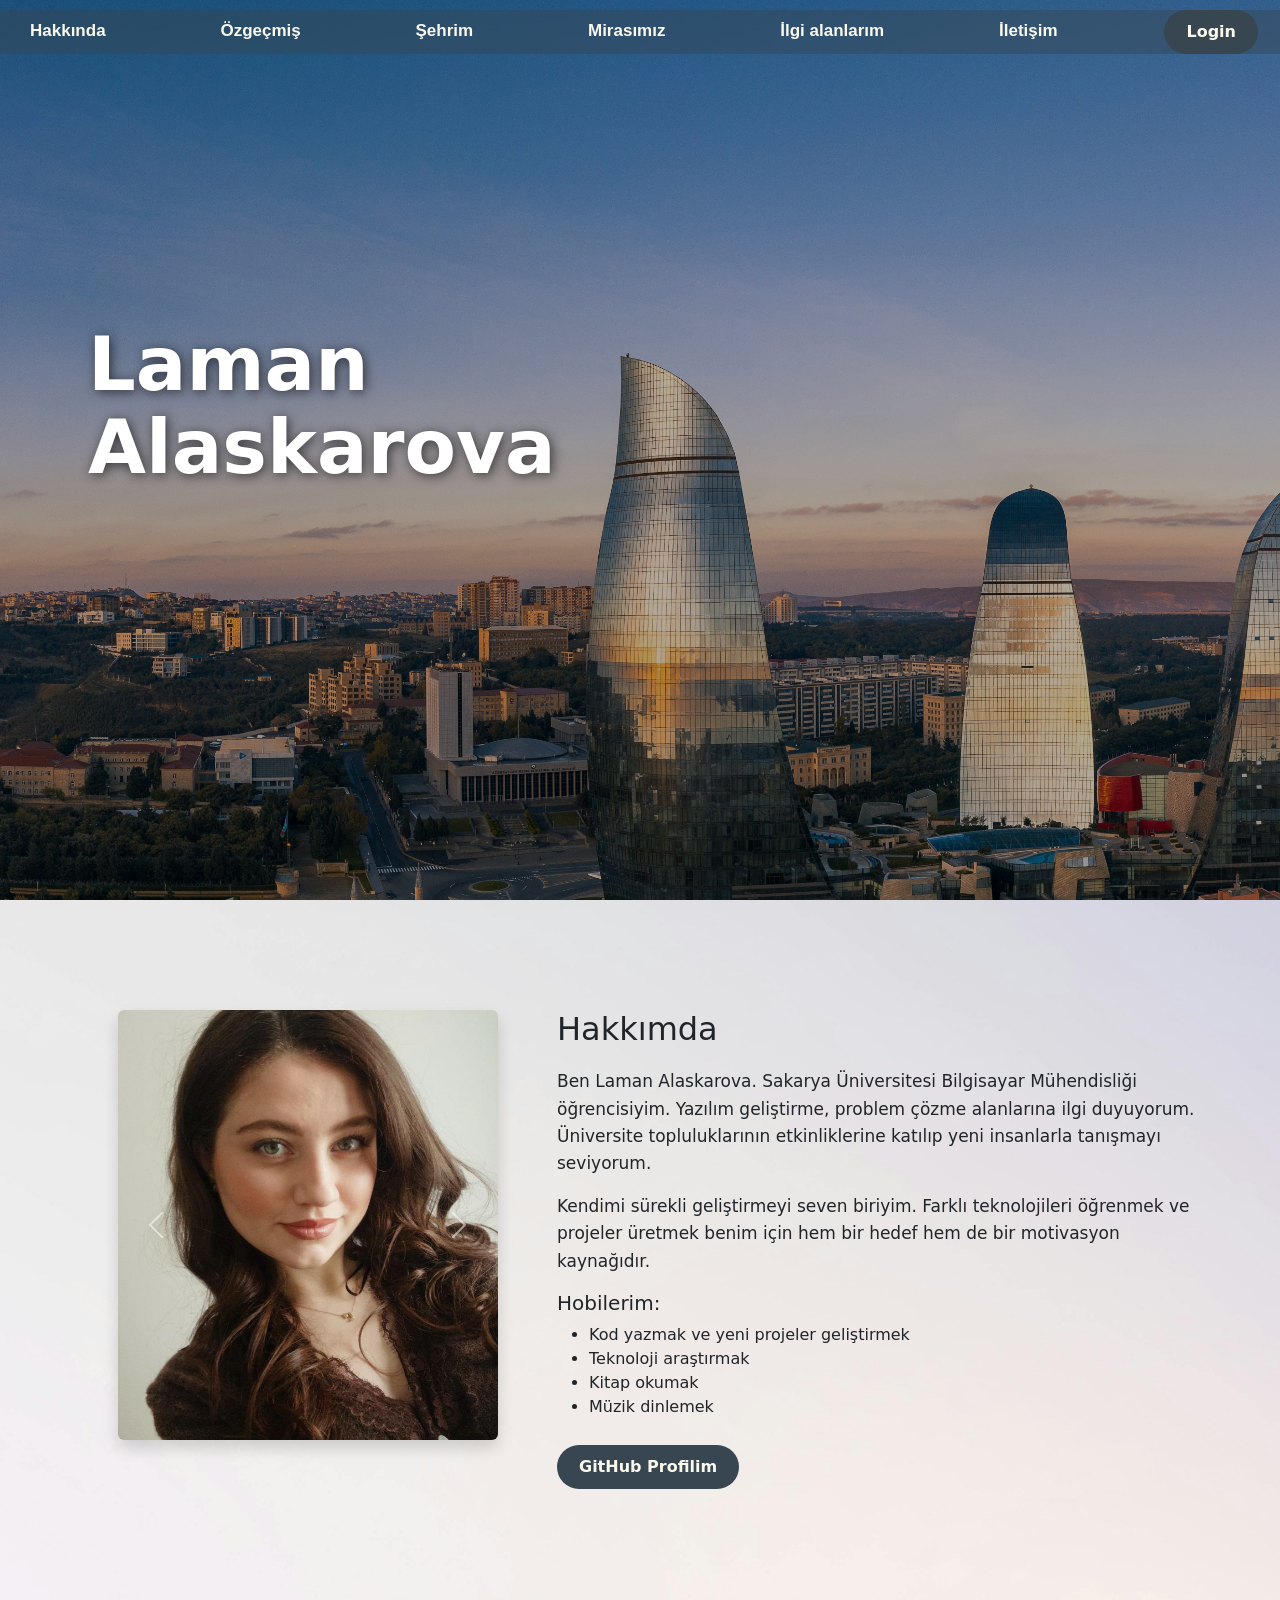
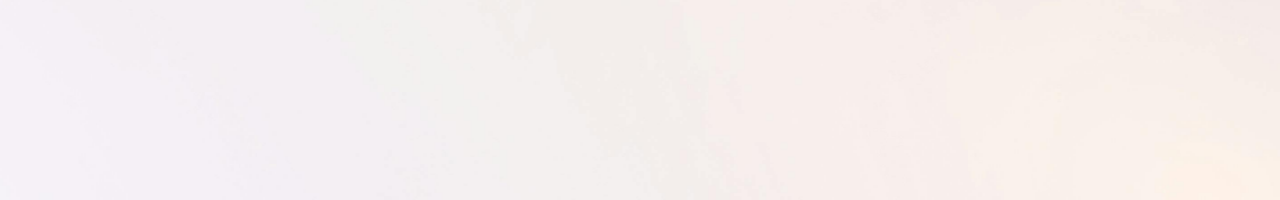
==== commit c6323879: "login sayfasi duzenlendi" ====
--- a/index.html
+++ b/index.html
@@ -37,6 +37,7 @@
                     <li class="nav-item">
                         <a class="nav-link" href="iletisim.html">İletişim</a>
                     </li>
+                    <li class="nav-item"><a  class="LoginButton" class="nav-link" href="login.html">Login</a></li>
                 </ul>
             </div>
 
--- a/style.css
+++ b/style.css
@@ -524,8 +524,12 @@
     padding: 20px;
     border-radius: 15px;
     box-shadow: 0 8px 20px rgba(0,0,0,0.1);
-}
-
+    transition: 0.3s;
+}
+.book-card:hover{
+    transform: translateY(-2px);
+    box-shadow: 0 6px 15px rgba(0,0,0,0.2);
+}
 @media (max-width: 768px) {
     .book-list {
         grid-template-columns: 1fr;
@@ -577,4 +581,79 @@
     margin: 10px;
     padding: 10px 20px;
     border-radius: 10px;
+}
+.iletisim-page,
+.sonuc-page {
+    padding: 120px 40px;
+    text-align: center;
+}
+
+.iletisim-page form {
+    max-width: 500px;
+    margin: auto;
+}
+
+.iletisim-page input,
+.iletisim-page textarea,
+.iletisim-page select {
+    width: 100%;
+    margin: 10px 0;
+    padding: 10px;
+}
+
+.iletisim-page button,
+.Gonder {
+    margin: 10px;
+    padding: 10px 20px;
+}
+
+.sonuc-page table {
+    margin: 30px auto;
+    background-color: white;
+}
+.LoginButton{
+    display: inline-block;
+    padding: 10px 22px;
+    background-color: #374651;
+    color: #fbf9ee;
+    text-decoration: none;
+    border-radius: 25px;
+    font-weight: 600;
+    transition: 0.3s;
+}
+
+.LoginButton:hover {
+    background-color: #292b45;
+    color: white;
+    transform: translateY(-2px);
+    box-shadow: 0 6px 15px rgba(0,0,0,0.2);
+}
+.login-page {
+    min-height: 100vh;
+    padding-top: 140px;
+    text-align: center;
+}
+
+.login-page form {
+    max-width: 350px;
+    margin: auto;
+}
+
+.login-page input {
+    width: 100%;
+    padding: 12px;
+    margin: 10px 0;
+}
+
+.login-page button {
+    padding: 10px 25px;
+    border: none;
+    border-radius: 8px;
+    background-color: #374651;
+    color: white;
+}
+
+#loginError {
+    color: red;
+    margin-top: 15px;
 }
